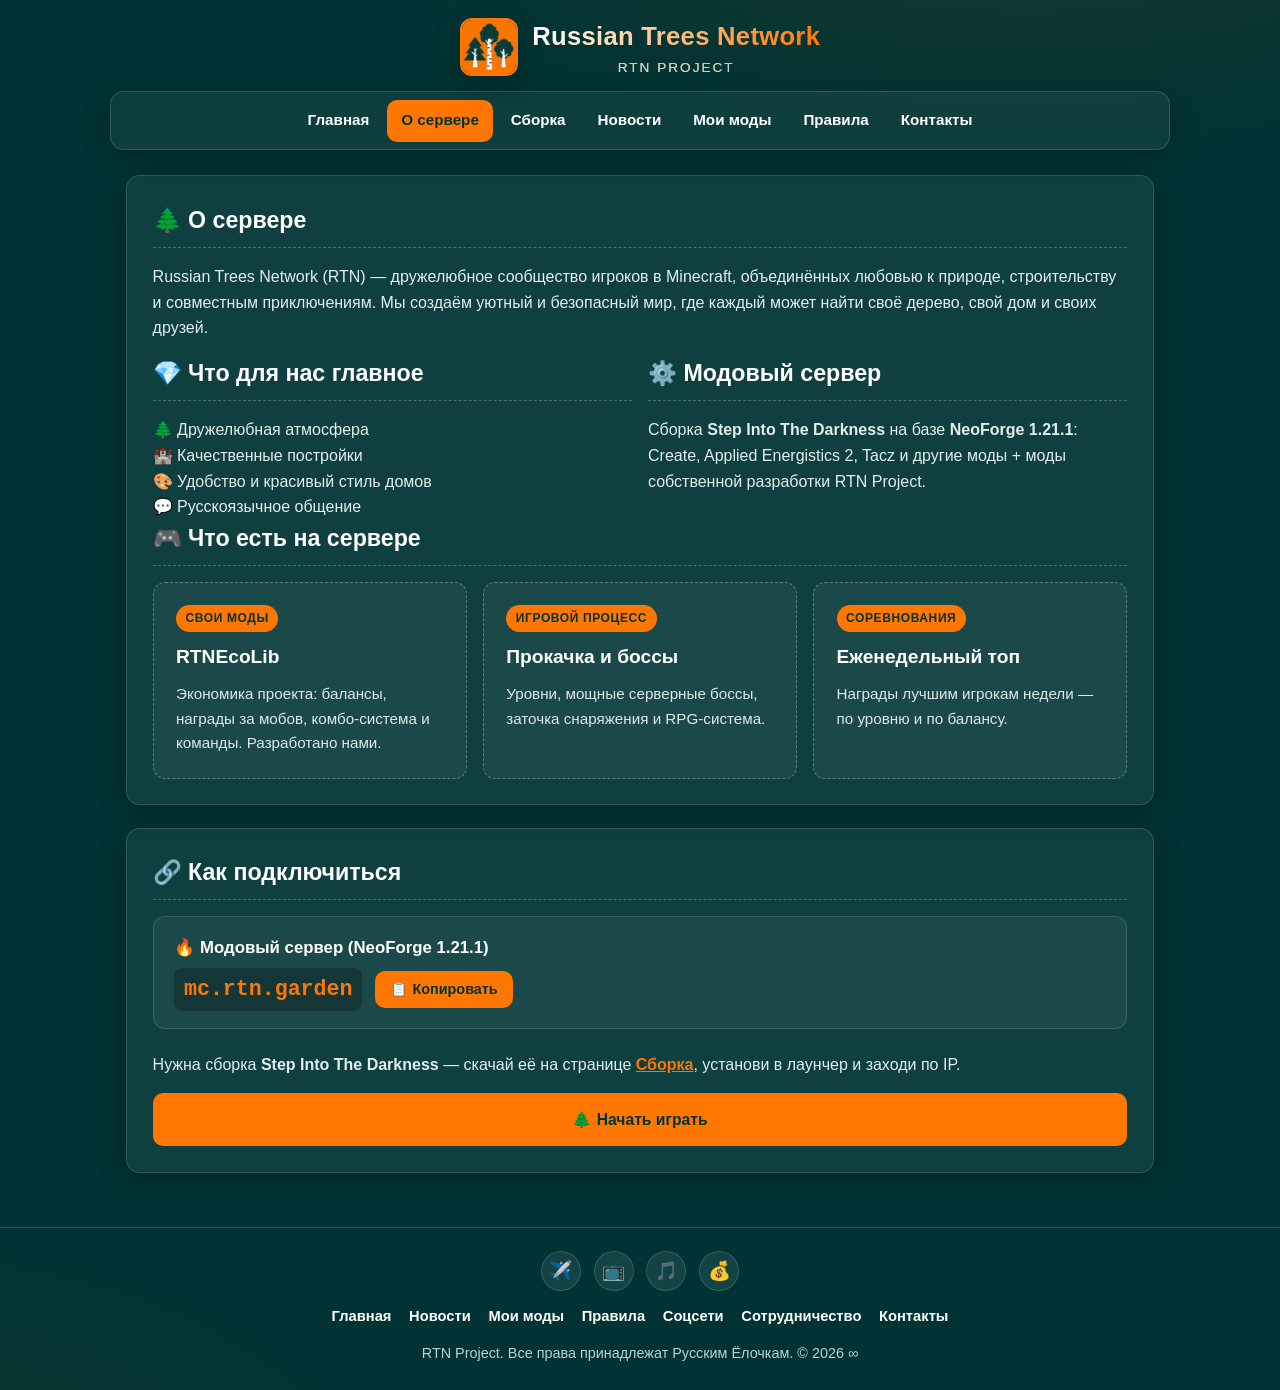
==== about.html @ 1f6b974d "Новый сайт RTN Project: единый стиль, статус сервера, новости (news.json для мода), страница модов, " ====
<!DOCTYPE html>
<html lang="ru">
<head>
    <meta charset="UTF-8">
    <meta name="viewport" content="width=device-width, initial-scale=1.0">
    <title>О сервере — RTN Project</title>
    <meta name="description" content="RTN Project — модовый Minecraft сервер на NeoForge 1.21.1. Сборка Step Into The Darkness, свои моды, экономика, боссы и прокачка.">
    <meta property="og:type" content="website">
    <meta property="og:site_name" content="RTN Project">
    <meta property="og:title" content="О сервере — RTN Project">
    <meta property="og:description" content="Модовый сервер на NeoForge 1.21.1: свои моды, экономика, боссы, прокачка. IP: mc.rtn.garden">
    <meta property="og:url" content="https://rtn.garden/about.html">
    <meta property="og:image" content="https://rtn.garden/img/og-banner.png">
    <meta name="twitter:card" content="summary_large_image">
    <link rel="icon" type="image/svg+xml" href="img/favicon.svg">
    <link rel="stylesheet" href="css/style.css">
</head>
<body>
    <header class="site-header">
        <div class="header-inner">
            <div class="logo-row">
                <img src="img/logo.png" alt="RTN Logo">
                <div class="site-title">Russian Trees Network
                    <span>RTN Project</span>
                </div>
            </div>
        </div>

        <nav class="main-nav" aria-label="Основная навигация">
            <ul>
                <li><a href="index.html">Главная</a></li>
                <li><a href="about.html">О сервере</a></li>
                <li><a href="builds.html">Сборка</a></li>
                <li><a href="news.html">Новости</a></li>
                <li><a href="works.html">Мои моды</a></li>
                <li><a href="rules.html">Правила</a></li>
                <li><a href="contacts.html">Контакты</a></li>
            </ul>
        </nav>
    </header>

    <main>
        <section class="card">
            <h1>🌲 О сервере</h1>
            <p>
                Russian Trees Network (RTN) — дружелюбное сообщество игроков в Minecraft,
                объединённых любовью к природе, строительству и совместным приключениям.
                Мы создаём уютный и безопасный мир, где каждый может найти своё дерево,
                свой дом и своих друзей.
            </p>

            <div class="grid-2">
                <div>
                    <h2>💎 Что для нас главное</h2>
                    <p>🌲 Дружелюбная атмосфера<br>
                       🏰 Качественные постройки<br>
                       🎨 Удобство и красивый стиль домов<br>
                       💬 Русскоязычное общение</p>
                </div>
                <div>
                    <h2>⚙️ Модовый сервер</h2>
                    <p>
                        Сборка <strong>Step Into The Darkness</strong> на базе
                        <strong>NeoForge 1.21.1</strong>: Create, Applied Energistics 2,
                        Tacz и другие моды + моды собственной разработки RTN Project.
                    </p>
                </div>
            </div>

            <h2>🎮 Что есть на сервере</h2>
            <div class="grid-3">
                <div class="build-card">
                    <span class="badge">Свои моды</span>
                    <h3>RTNEcoLib</h3>
                    <p>Экономика проекта: балансы, награды за мобов, комбо-система и команды. Разработано нами.</p>
                </div>
                <div class="build-card">
                    <span class="badge">Игровой процесс</span>
                    <h3>Прокачка и боссы</h3>
                    <p>Уровни, мощные серверные боссы, заточка снаряжения и RPG-система.</p>
                </div>
                <div class="build-card">
                    <span class="badge">Соревнования</span>
                    <h3>Еженедельный топ</h3>
                    <p>Награды лучшим игрокам недели — по уровню и по балансу.</p>
                </div>
            </div>
        </section>

        <section class="card">
            <h1>🔗 Как подключиться</h1>
            <div class="ip-list">
                <div class="ip-card">
                    <span class="ip-title">🔥 Модовый сервер (NeoForge 1.21.1)</span>
                    <div class="ip-line">
                        <span class="ip-address">mc.rtn.garden</span>
                        <button type="button" class="btn btn-sm" data-copy="mc.rtn.garden">📋 Копировать</button>
                    </div>
                </div>
            </div>
            <p style="margin-top:0.8rem">
                Нужна сборка <strong>Step Into The Darkness</strong> — скачай её на странице
                <a href="builds.html" style="color:var(--orange);font-weight:700">Сборка</a>,
                установи в лаунчер и заходи по IP.
            </p>
            <a href="builds.html" class="btn btn-block" style="margin-top:1rem">🌲 Начать играть</a>
        </section>
    </main>

    <footer class="site-footer">
        <div class="footer-social">
            <a href="https://t.me/rtnproject" target="_blank" rel="noopener" title="Telegram">✈️</a>
            <a href="https://twitch.tv/russkie_eli" target="_blank" rel="noopener" title="Twitch">📺</a>
            <a href="https://www.tiktok.com/@rtn_streams" target="_blank" rel="noopener" title="TikTok">🎵</a>
            <a href="https://dalink.to/russkie_eli" target="_blank" rel="noopener" title="DonationAlerts">💰</a>
        </div>
        <div class="footer-links">
            <a href="index.html">Главная</a>
            <a href="news.html">Новости</a>
            <a href="works.html">Мои моды</a>
            <a href="rules.html">Правила</a>
            <a href="social.html">Соцсети</a>
            <a href="cooperation.html">Сотрудничество</a>
            <a href="contacts.html">Контакты</a>
        </div>
        <p>RTN Project. Все права принадлежат Русским Ёлочкам. © <span data-year>2026</span> ∞</p>
    </footer>

    <script src="js/main.js"></script>
    <script defer src="https://cloud.umami.is/script.js" data-website-id="0dc1c034-5053-47c0-b5b5-6dc8137024ca"></script>
</body>
</html>
---- css/style.css ----
/* ============================================================
   RTN Project — общий стиль сайта
   Палитра: оранжевый #FF7700, глубокий зелёный #003333
   Адаптив: десктоп по умолчанию, планшеты ≤900px, телефоны ≤600px
   ============================================================ */

:root {
    --orange: #FF7700;
    --orange-dark: #E05F00;
    --deep: #003333;
    --deep-2: #00403f;
    --deep-3: #0a4a49;
    --text: #ffffff;
    --muted: #b8d4d0;
    --card-bg: rgba(255, 255, 255, 0.06);
    --card-border: rgba(255, 255, 255, 0.14);
    --radius: 14px;
    --shadow: 0 8px 24px rgba(0, 0, 0, 0.25);
    --font: 'Segoe UI', 'Manrope', Rubik, Roboto, 'Helvetica Neue', Arial, sans-serif;
}

* {
    margin: 0;
    padding: 0;
    box-sizing: border-box;
}

html {
    scroll-behavior: smooth;
}

body {
    font-family: var(--font);
    background:
        radial-gradient(1200px 500px at 80% -10%, rgba(255, 119, 0, 0.10), transparent 60%),
        radial-gradient(900px 500px at -10% 110%, rgba(255, 119, 0, 0.07), transparent 60%),
        var(--deep);
    color: var(--text);
    line-height: 1.6;
    min-height: 100vh;
    display: flex;
    flex-direction: column;
}

a {
    color: inherit;
}

/* ---------- Шапка ---------- */
.site-header {
    padding: 1rem 1rem 0;
}

.header-inner {
    max-width: 1060px;
    margin: 0 auto;
    text-align: center;
}

.logo-row {
    display: flex;
    align-items: center;
    justify-content: center;
    gap: 0.9rem;
    flex-wrap: wrap;
    margin-bottom: 0.6rem;
}

.logo-row img {
    height: 58px;
    width: auto;
    border-radius: 12px;
    border: 2px solid var(--orange);
    box-shadow: var(--shadow);
}

.site-title {
    font-size: 1.6rem;
    font-weight: 800;
    letter-spacing: 0.3px;
    background: linear-gradient(90deg, #ffffff, var(--orange));
    -webkit-background-clip: text;
    background-clip: text;
    -webkit-text-fill-color: transparent;
}

.site-title span {
    display: block;
    font-size: 0.85rem;
    font-weight: 500;
    letter-spacing: 2px;
    text-transform: uppercase;
    color: var(--muted);
    -webkit-text-fill-color: var(--muted);
}

/* ---------- Навигация ---------- */
.main-nav {
    max-width: 1060px;
    margin: 0.8rem auto 1.6rem;
    background: rgba(255, 255, 255, 0.05);
    border: 1px solid var(--card-border);
    border-radius: var(--radius);
    padding: 0.45rem;
    box-shadow: var(--shadow);
}

.main-nav ul {
    list-style: none;
    display: flex;
    justify-content: center;
    gap: 0.2rem;
    flex-wrap: nowrap;
    overflow-x: auto;
    scrollbar-width: none;
    -webkit-overflow-scrolling: touch;
}

.main-nav ul::-webkit-scrollbar {
    display: none;
}

.main-nav a {
    display: inline-block;
    color: var(--text);
    text-decoration: none;
    font-weight: 600;
    font-size: 0.95rem;
    padding: 0.55rem 0.9rem;
    border-radius: 10px;
    white-space: nowrap;
    transition: background 0.2s ease, color 0.2s ease;
}

.main-nav a:hover,
.main-nav a[aria-current="page"] {
    background: var(--orange);
    color: var(--deep);
}

/* ---------- Основной контейнер ---------- */
main {
    flex: 1;
    width: 100%;
    max-width: 1060px;
    margin: 0 auto;
    padding: 0 1rem 2rem;
}

/* ---------- Карточки ---------- */
.card {
    background: var(--card-bg);
    border: 1px solid var(--card-border);
    border-radius: var(--radius);
    padding: 1.6rem;
    margin-bottom: 1.4rem;
    box-shadow: var(--shadow);
    backdrop-filter: blur(4px);
}

.card h1,
.card h2 {
    font-size: 1.45rem;
    margin-bottom: 1rem;
    color: var(--text);
    border-bottom: 1px dashed rgba(255, 255, 255, 0.25);
    padding-bottom: 0.5rem;
}

.card p {
    margin-bottom: 0.9rem;
    color: #e2efed;
}

.card p:last-child {
    margin-bottom: 0;
}

/* ---------- Кнопки ---------- */
.btn {
    display: inline-flex;
    align-items: center;
    justify-content: center;
    gap: 0.45rem;
    background: var(--orange);
    color: var(--deep);
    padding: 0.75rem 1.1rem;
    border-radius: 10px;
    text-decoration: none;
    font-weight: 700;
    font-size: 0.98rem;
    border: 2px solid transparent;
    transition: all 0.2s ease;
    cursor: pointer;
    text-align: center;
}

.btn:hover {
    background: var(--deep-3);
    color: var(--text);
    border-color: var(--orange);
    transform: translateY(-2px);
    box-shadow: 0 6px 14px rgba(255, 119, 0, 0.25);
}

.btn-ghost {
    background: transparent;
    color: var(--text);
    border-color: var(--orange);
}

.btn-ghost:hover {
    background: var(--orange);
    color: var(--deep);
}

.btn-sm {
    padding: 0.5rem 0.85rem;
    font-size: 0.9rem;
}

.btn-block {
    display: flex;
    width: 100%;
}

/* ---------- Сетки ---------- */
.grid-3 {
    display: grid;
    grid-template-columns: repeat(3, 1fr);
    gap: 1rem;
}

.grid-2 {
    display: grid;
    grid-template-columns: repeat(2, 1fr);
    gap: 1rem;
}

/* ---------- Hero (главная) ---------- */
.hero {
    text-align: center;
    padding: 2.2rem 1.6rem 1.8rem;
    background: linear-gradient(135deg, rgba(255, 119, 0, 0.16), rgba(255, 119, 0, 0.03) 55%, transparent);
    border: 1px solid var(--card-border);
    border-radius: var(--radius);
    margin-bottom: 1.4rem;
    box-shadow: var(--shadow);
}

.hero h1 {
    font-size: 2.3rem;
    font-weight: 800;
    margin-bottom: 0.6rem;
}

.hero .tagline {
    font-size: 1.1rem;
    color: var(--muted);
    max-width: 620px;
    margin: 0 auto 1.4rem;
}

.hero .arrow {
    display: block;
    font-size: 1.6rem;
    margin-top: 0.4rem;
}

.hero-actions {
    display: flex;
    justify-content: center;
    gap: 0.8rem;
    flex-wrap: wrap;
}

/* ---------- Статус сервера ---------- */
.server-status {
    display: flex;
    flex-wrap: wrap;
    align-items: center;
    gap: 1.2rem;
    padding: 1.2rem 1.4rem;
}

.status-left {
    flex: 1;
    min-width: 230px;
}

.status-line {
    display: flex;
    align-items: center;
    gap: 0.6rem;
    font-size: 1.05rem;
    margin-bottom: 0.4rem;
}

.dot {
    width: 13px;
    height: 13px;
    border-radius: 50%;
    background: #888;
    flex-shrink: 0;
    box-shadow: 0 0 0 3px rgba(255, 255, 255, 0.08);
}

.dot.online {
    background: #35d07f;
    animation: pulse 2s infinite;
}

.dot.offline {
    background: #ff5d5d;
}

@keyframes pulse {
    0% { box-shadow: 0 0 0 0 rgba(53, 208, 127, 0.5); }
    70% { box-shadow: 0 0 0 9px rgba(53, 208, 127, 0); }
    100% { box-shadow: 0 0 0 0 rgba(53, 208, 127, 0); }
}

.status-ip {
    font-size: 1.5rem;
    font-weight: 800;
    color: var(--orange);
    letter-spacing: 0.5px;
    word-break: break-all;
}

.status-meta {
    color: var(--muted);
    font-size: 0.92rem;
}

.status-actions {
    display: flex;
    gap: 0.6rem;
    flex-wrap: wrap;
}

.status-note {
    width: 100%;
    color: var(--muted);
    font-size: 0.85rem;
    opacity: 0.85;
}

/* ---------- Новости ---------- */
.news-list {
    display: flex;
    flex-direction: column;
    gap: 1rem;
}

.news-item {
    padding: 1.2rem 1.3rem;
    background: rgba(255, 255, 255, 0.05);
    border: 1px solid var(--card-border);
    border-radius: 12px;
    transition: transform 0.2s ease, border-color 0.2s ease;
}

.news-item:hover {
    transform: translateX(5px);
    border-color: var(--orange);
}

.news-item h3 {
    font-size: 1.15rem;
    margin-bottom: 0.35rem;
}

.news-item .news-date {
    display: inline-block;
    font-size: 0.82rem;
    color: var(--orange);
    font-weight: 700;
    text-transform: uppercase;
    letter-spacing: 1px;
    margin-bottom: 0.5rem;
}

.news-item p {
    margin: 0;
    color: #dcebe8;
    font-size: 0.97rem;
}

.news-more {
    margin-top: 1.2rem;
    text-align: center;
}

/* ---------- Список деревьев (состав) ---------- */
.tree-list {
    list-style: none;
    display: grid;
    grid-template-columns: repeat(3, 1fr);
    gap: 0.8rem 1.5rem;
}

.tree-item {
    display: flex;
    justify-content: space-between;
    align-items: center;
    gap: 0.6rem;
    padding: 0.7rem 0.9rem;
    background: rgba(255, 255, 255, 0.05);
    border-radius: 10px;
    border: 1px solid var(--card-border);
}

.tree-name {
    font-weight: 700;
}

.tree-member {
    color: var(--muted);
    font-size: 0.95rem;
    white-space: nowrap;
}

/* ---------- Плашки-ссылки (соцсети / контакты / правила) ---------- */
.link-stack {
    display: flex;
    flex-direction: column;
    gap: 0.9rem;
}

.link-row {
    display: flex;
    align-items: center;
    gap: 1rem;
    padding: 1rem 1.1rem;
    background: rgba(255, 255, 255, 0.06);
    border: 1px solid var(--card-border);
    border-radius: 12px;
    text-decoration: none;
    color: var(--text);
    transition: all 0.2s ease;
}

a.link-row:hover {
    background: rgba(255, 119, 0, 0.12);
    border-color: var(--orange);
    transform: translateX(5px);
}

.link-icon {
    font-size: 1.5rem;
    width: 42px;
    text-align: center;
    flex-shrink: 0;
}

.link-title {
    font-weight: 700;
    font-size: 1.05rem;
    margin-bottom: 0.15rem;
}

.link-desc {
    font-size: 0.9rem;
    color: var(--muted);
}

/* ---------- IP-карточки ---------- */
.ip-list {
    display: flex;
    flex-direction: column;
    gap: 1rem;
    margin-bottom: 1.4rem;
}

.ip-card {
    background: rgba(255, 255, 255, 0.05);
    border: 1px solid var(--card-border);
    border-radius: 12px;
    padding: 1.1rem 1.3rem;
}

.ip-title {
    font-weight: 700;
    font-size: 1.05rem;
    display: block;
    margin-bottom: 0.4rem;
}

.ip-line {
    display: flex;
    align-items: center;
    gap: 0.8rem;
    flex-wrap: wrap;
}

.ip-address {
    font-size: 1.35rem;
    font-weight: 800;
    color: var(--orange);
    background: rgba(0, 0, 0, 0.25);
    padding: 0.25rem 0.6rem;
    border-radius: 8px;
    word-break: break-all;
    font-family: 'Segoe UI', monospace;
}

/* ---------- Сборки ---------- */
.builds-grid {
    display: grid;
    grid-template-columns: repeat(auto-fit, minmax(280px, 1fr));
    gap: 1.2rem;
    margin-top: 1rem;
}

.build-card {
    display: flex;
    flex-direction: column;
    background: rgba(255, 255, 255, 0.05);
    border: 1px dashed rgba(255, 255, 255, 0.3);
    border-radius: 12px;
    padding: 1.4rem;
    transition: transform 0.2s ease, border-color 0.2s ease, background 0.2s ease;
}

.build-card:hover {
    transform: translateY(-4px);
    border-color: var(--orange);
    background: rgba(255, 255, 255, 0.09);
}

.build-card h3 {
    font-size: 1.2rem;
    margin-bottom: 0.6rem;
}

.build-card p {
    flex: 1;
    font-size: 0.95rem;
    color: #dcebe8;
    margin-bottom: 1rem;
}

.badge {
    display: inline-block;
    font-size: 0.75rem;
    font-weight: 800;
    text-transform: uppercase;
    letter-spacing: 0.6px;
    padding: 0.25rem 0.6rem;
    border-radius: 999px;
    background: var(--orange);
    color: var(--deep);
    margin-bottom: 0.6rem;
    align-self: flex-start;
}

.badge-soft {
    background: rgba(255, 255, 255, 0.12);
    color: var(--text);
}

/* ---------- Шаги гайда ---------- */
.steps {
    counter-reset: step;
    display: flex;
    flex-direction: column;
    gap: 0.9rem;
    margin: 1rem 0;
}

.step {
    counter-increment: step;
    display: flex;
    gap: 1rem;
    align-items: flex-start;
    padding: 1rem 1.1rem;
    background: rgba(255, 255, 255, 0.05);
    border: 1px solid var(--card-border);
    border-radius: 12px;
}

.step::before {
    content: counter(step);
    flex-shrink: 0;
    width: 34px;
    height: 34px;
    border-radius: 50%;
    background: var(--orange);
    color: var(--deep);
    font-weight: 800;
    display: flex;
    align-items: center;
    justify-content: center;
    font-size: 1rem;
}

/* ---------- Предупреждение ---------- */
.warning-note {
    margin-top: 1.4rem;
    padding: 1rem;
    background: rgba(255, 70, 70, 0.12);
    border: 1px solid rgba(255, 80, 80, 0.35);
    border-radius: 12px;
    text-align: center;
    font-weight: 700;
    color: #ffb8b8;
}

.note {
    padding: 0.9rem 1.1rem;
    background: rgba(255, 119, 0, 0.10);
    border: 1px solid rgba(255, 119, 0, 0.35);
    border-radius: 12px;
    font-size: 0.95rem;
    color: #ffe1c4;
    margin: 1rem 0;
}

/* ---------- Код/JSON ---------- */
pre.code {
    background: rgba(0, 0, 0, 0.35);
    border: 1px solid var(--card-border);
    border-radius: 10px;
    padding: 1rem;
    overflow-x: auto;
    font-size: 0.85rem;
    line-height: 1.5;
    color: #d9f0ec;
    margin: 1rem 0;
}

details.schema {
    margin-top: 1rem;
    border: 1px dashed var(--card-border);
    border-radius: 10px;
    padding: 0.9rem 1.1rem;
    background: rgba(255, 255, 255, 0.03);
}

details.schema summary {
    cursor: pointer;
    font-weight: 700;
    color: var(--orange);
}

details.schema[open] summary {
    margin-bottom: 0.8rem;
}

/* ---------- Пустая заглушка (coming soon) ---------- */
.soon {
    text-align: center;
    padding: 2.5rem 1.5rem;
}

.soon .soon-icon {
    font-size: 3rem;
    margin-bottom: 0.8rem;
}

/* ---------- Футер ---------- */
.site-footer {
    border-top: 1px solid var(--card-border);
    padding: 1.4rem 1rem 1.6rem;
    text-align: center;
    font-size: 0.9rem;
    color: var(--muted);
}

.footer-links {
    display: flex;
    justify-content: center;
    gap: 1.1rem;
    flex-wrap: wrap;
    margin-bottom: 0.8rem;
}

.footer-links a {
    color: var(--text);
    text-decoration: none;
    font-weight: 600;
    font-size: 0.92rem;
}

.footer-links a:hover {
    color: var(--orange);
}

.footer-social {
    display: flex;
    justify-content: center;
    gap: 0.8rem;
    margin-bottom: 0.9rem;
}

.footer-social a {
    display: inline-flex;
    align-items: center;
    justify-content: center;
    width: 40px;
    height: 40px;
    border-radius: 50%;
    background: rgba(255, 255, 255, 0.08);
    border: 1px solid var(--card-border);
    font-size: 1.15rem;
    text-decoration: none;
    transition: all 0.2s ease;
}

.footer-social a:hover {
    background: var(--orange);
    color: var(--deep);
    transform: translateY(-2px);
}

/* ---------- Адаптив: планшеты ---------- */
@media (max-width: 900px) {
    .grid-3 {
        grid-template-columns: repeat(2, 1fr);
    }

    .tree-list {
        grid-template-columns: repeat(2, 1fr);
    }
}

/* ---------- Адаптив: телефоны ---------- */
@media (max-width: 600px) {
    body {
        padding: 0;
    }

    .site-header {
        padding: 0.8rem 0.6rem 0;
    }

    .logo-row img {
        height: 48px;
    }

    .site-title {
        font-size: 1.25rem;
    }

    .site-title span {
        font-size: 0.72rem;
        letter-spacing: 1.5px;
    }

    .main-nav {
        margin: 0.6rem auto 1rem;
        border-radius: 12px;
        padding: 0.35rem;
    }

    .main-nav a {
        padding: 0.5rem 0.75rem;
        font-size: 0.88rem;
    }

    main {
        padding: 0 0.6rem 1.4rem;
    }

    .hero {
        padding: 1.6rem 1.1rem 1.4rem;
    }

    .hero h1 {
        font-size: 1.7rem;
    }

    .hero .tagline {
        font-size: 0.98rem;
    }

    .hero-actions .btn {
        width: 100%;
    }

    .card {
        padding: 1.1rem;
        border-radius: 12px;
    }

    .card h1,
    .card h2 {
        font-size: 1.25rem;
    }

    .grid-3,
    .grid-2,
    .tree-list {
        grid-template-columns: 1fr;
    }

    .status-ip {
        font-size: 1.25rem;
    }

    .status-actions {
        width: 100%;
    }

    .status-actions .btn {
        flex: 1;
    }

    .link-row {
        padding: 0.85rem 0.9rem;
    }

    .footer-links {
        gap: 0.7rem;
    }
}
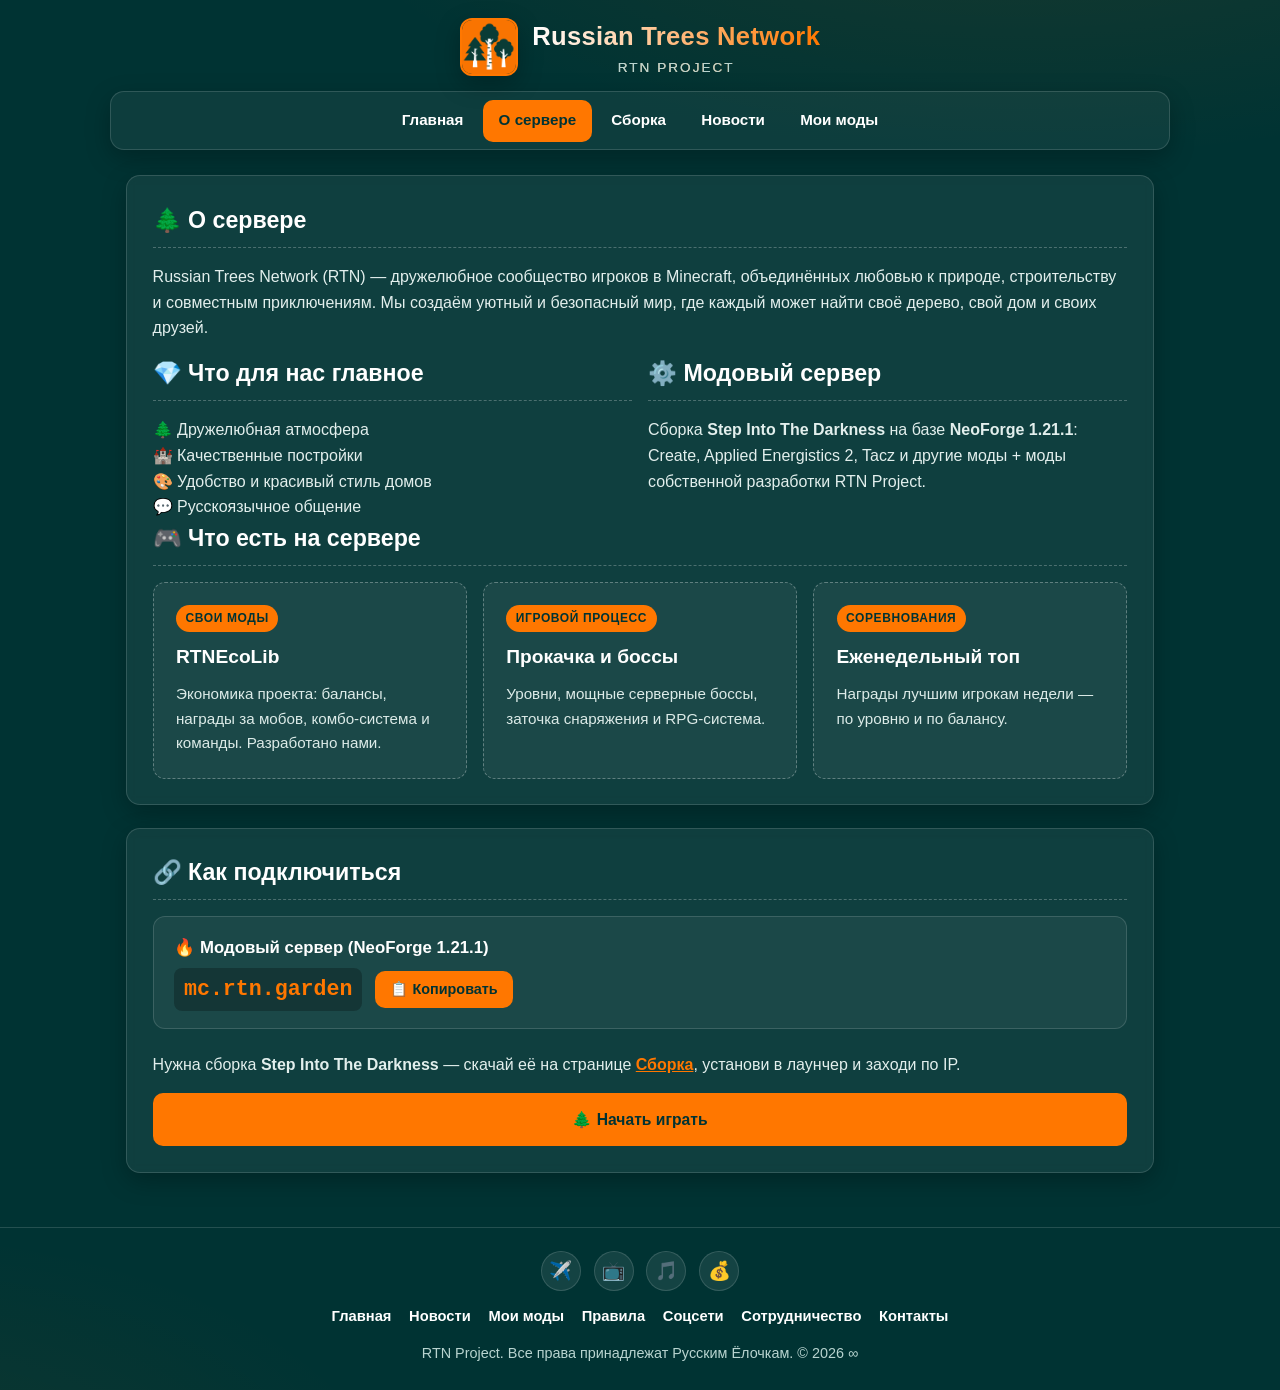
==== commit b12976fc: "Add files via upload" ====
--- a/about.html
+++ b/about.html
@@ -27,14 +27,16 @@
         </div>
 
         <nav class="main-nav" aria-label="Основная навигация">
-            <ul>
+            <button class="nav-toggle" aria-expanded="false" aria-controls="nav-list" type="button">
+                <span class="burger" aria-hidden="true"></span>
+                <span class="nav-toggle-label">Меню</span>
+            </button>
+            <ul id="nav-list">
                 <li><a href="index.html">Главная</a></li>
                 <li><a href="about.html">О сервере</a></li>
                 <li><a href="builds.html">Сборка</a></li>
                 <li><a href="news.html">Новости</a></li>
                 <li><a href="works.html">Мои моды</a></li>
-                <li><a href="rules.html">Правила</a></li>
-                <li><a href="contacts.html">Контакты</a></li>
             </ul>
         </nav>
     </header>
--- a/css/style.css
+++ b/css/style.css
@@ -105,6 +105,10 @@
     box-shadow: var(--shadow);
 }
 
+.nav-toggle {
+    display: none;
+}
+
 .main-nav ul {
     list-style: none;
     display: flex;
@@ -126,7 +130,7 @@
     text-decoration: none;
     font-weight: 600;
     font-size: 0.95rem;
-    padding: 0.55rem 0.9rem;
+    padding: 0.55rem 1rem;
     border-radius: 10px;
     white-space: nowrap;
     transition: background 0.2s ease, color 0.2s ease;
@@ -751,12 +755,89 @@
     .main-nav {
         margin: 0.6rem auto 1rem;
         border-radius: 12px;
-        padding: 0.35rem;
+        padding: 0.4rem;
+    }
+
+    /* Бургер-меню на телефоне: вместо горизонтальной прокрутки */
+    .nav-toggle {
+        display: flex;
+        align-items: center;
+        justify-content: center;
+        gap: 0.6rem;
+        width: 100%;
+        background: rgba(255, 255, 255, 0.07);
+        border: 1px solid var(--card-border);
+        border-radius: 10px;
+        color: var(--text);
+        font-family: var(--font);
+        font-weight: 700;
+        font-size: 1rem;
+        padding: 0.75rem;
+        cursor: pointer;
+        -webkit-tap-highlight-color: transparent;
+    }
+
+    .burger {
+        position: relative;
+        width: 20px;
+        height: 2px;
+        background: var(--orange);
+        border-radius: 2px;
+        flex-shrink: 0;
+    }
+
+    .burger::before,
+    .burger::after {
+        content: '';
+        position: absolute;
+        left: 0;
+        width: 20px;
+        height: 2px;
+        background: var(--orange);
+        border-radius: 2px;
+    }
+
+    .burger::before {
+        top: -6px;
+    }
+
+    .burger::after {
+        top: 6px;
+    }
+
+    .main-nav.open .burger::before {
+        top: 0;
+        transform: rotate(45deg);
+    }
+
+    .main-nav.open .burger::after {
+        top: 0;
+        transform: rotate(-45deg);
+    }
+
+    .main-nav ul {
+        display: none;
+        flex-direction: column;
+        gap: 0.3rem;
+        margin-top: 0.4rem;
+    }
+
+    .main-nav.open ul {
+        display: flex;
     }
 
     .main-nav a {
-        padding: 0.5rem 0.75rem;
-        font-size: 0.88rem;
+        display: block;
+        width: 100%;
+        text-align: center;
+        padding: 0.7rem 0.75rem;
+        font-size: 1rem;
+    }
+
+    .main-nav a:hover,
+    .main-nav a[aria-current="page"] {
+        background: var(--orange);
+        color: var(--deep);
     }
 
     main {
